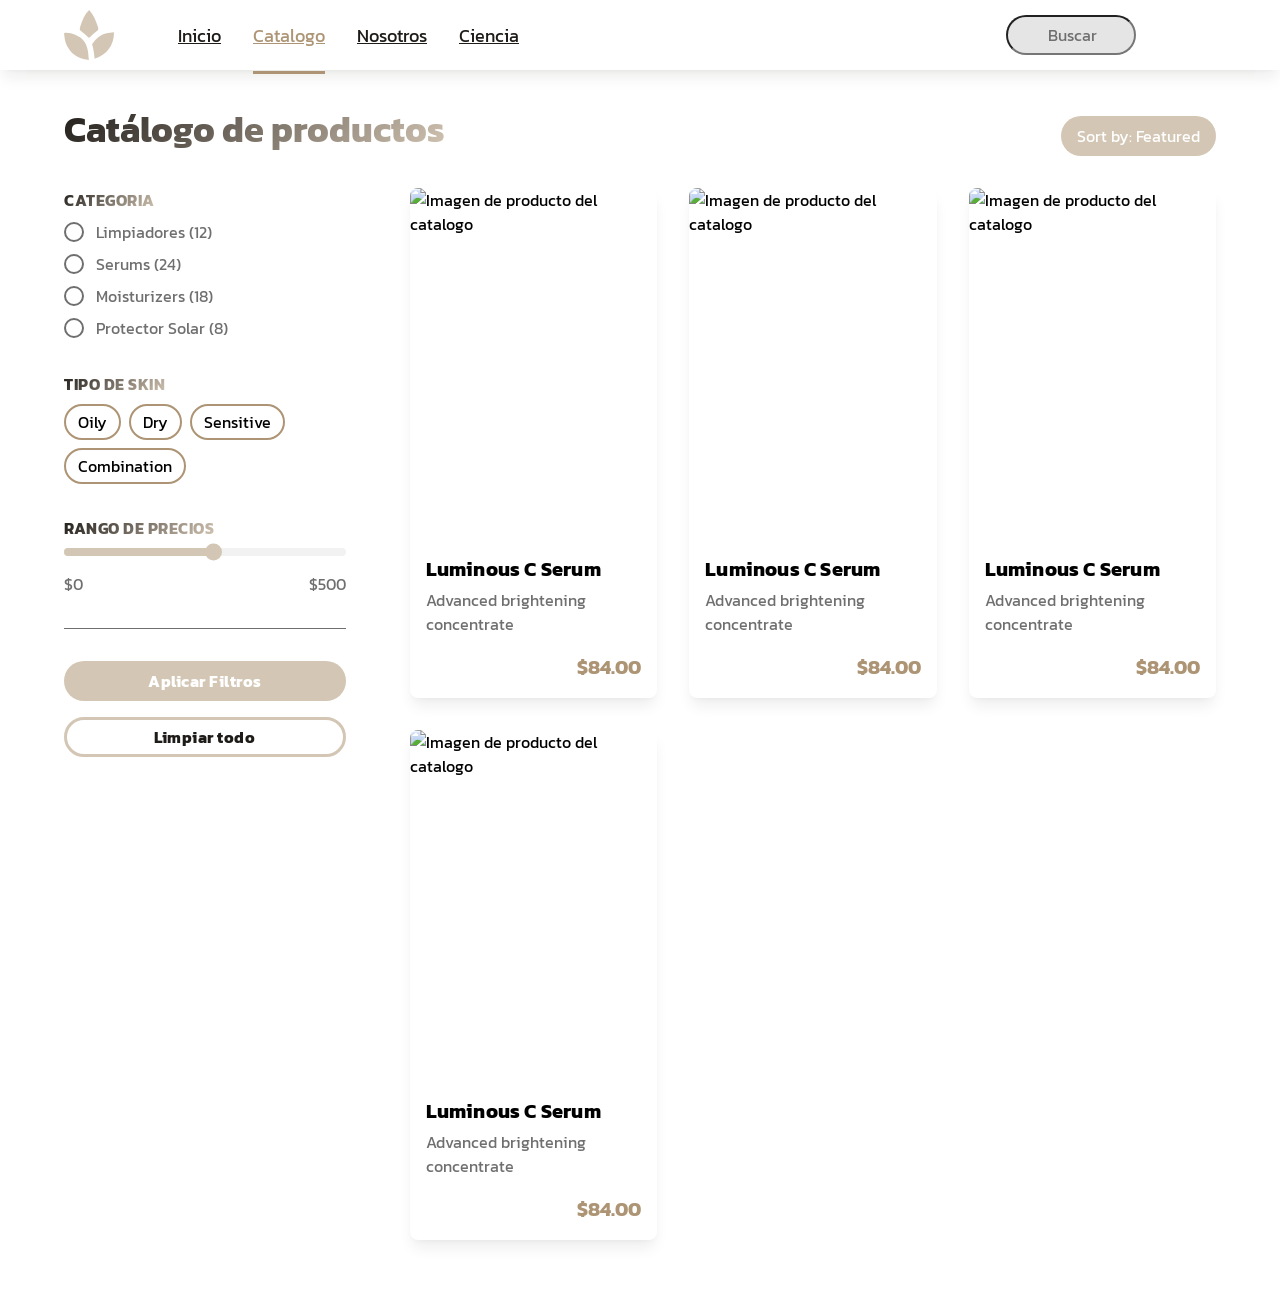
==== src/pages/catalogo.html @ f937f359 "Refactor HTML and CSS for improved navigation and layout - Corrected the charset attribute in index." ====
<!doctype html>
<html lang="es">
  <head>
    <meta charset="UTF-8" />
    <meta name="viewport" content="width=device-width, initial-scale=1.0" />
    <title>Catálogo de productos | Aurea Dream</title>
    <link
      rel="stylesheet"
      href="https://cdn.jsdelivr.net/npm/the-new-css-reset@1.11.3/css/reset.css"
    />
    <link rel="stylesheet" href="../css/index.css" />
    <link
      href="https://cdn.boxicons.com/3.0.8/fonts/basic/boxicons.min.css"
      rel="stylesheet"
    />
    <link
      href="https://cdn.boxicons.com/3.0.8/fonts/filled/boxicons-filled.min.css"
      rel="stylesheet"
    />
    <link
      href="https://cdn.boxicons.com/3.0.8/fonts/brands/boxicons-brands.min.css"
      rel="stylesheet"
    />
  </head>
  <body>
    <main class="content__allCatalogo-aureaDream">
      <header
        class="contentHeader-sectionHero-aureaDream header-innerPage"
      >
        <section class="bx-logo-and-navbar">
          <a
            href="../../index.html"
            class="bx-logoPage bx-logo-link"
            aria-label="Aurea Dream — Inicio"
          >
            <svg
              xmlns="http://www.w3.org/2000/svg"
              viewBox="0 0 92.03 91.59"
              fill="var(--ColorBrowm)"
              width="50"
              height="50"
            >
              <path
                d="M49.03,48.36c-.94.94-2.36,2.18-3.18,2.27s-2.04-1.23-2.83-2.01c-12.74-12.7-16.07-8.97-12.77-19.19,3.49-10.79,7.45-21.04,16.1-29.43,8,9.01,12.1,19.12,15.73,29.78,3.21,9.43-.78,6.27-13.05,18.58Z"
              />
              <g>
                <path
                  d="M35.39,55.3c9.19,11.68,8.91,21.41,10.33,36.29-13.25-1.66-25.94-6.53-33.96-16.56-4.99-6.24-9.07-13.16-10.15-20.94l-1.61-11.6c8.04-3.06,29.08,4.78,35.39,12.8Z"
                />
                <path
                  d="M56.41,89.48c-.98-9.15-2.01-17.38-4.63-26.64,6.5-10.23,16.89-19.49,29.48-20.78l10.75-1.11c.59,22.19-13.07,42.28-35.6,48.53Z"
                />
              </g>
            </svg>
          </a>

          <nav class="navbarPage-aureaDream">
            <a href="../../index.html" class="itemsNavbar">Inicio</a>
            <a href="./catalogo.html" class="itemsNavbar activeNavbar"
              >Catalogo</a
            >
            <a href="./nosotros.html" class="itemsNavbar">Nosotros</a>
            <a href="#" class="itemsNavbar">Ciencia</a>
          </nav>
        </section>

        <section class="bx-search-btnsPage-aureaDream">
          <div class="bx-iconSearch-aureaDream">
            <input type="text" id="search" placeholder="Buscar" />
            <div class="bx-iconSearch"><i class="bxs bx-search"></i></div>
          </div>

          <div class="bx-iconsHeader">
            <i class="bxf bx-heart"></i>
            <i class="bxf bx-shopping-bag"></i>
            <a
              href="./perfil.html"
              class="header-icon-link"
              aria-label="Mi cuenta"
            >
              <i class="bxf bx-user"></i>
            </a>
          </div>

          <nav class="navbarPage-aureaDream navbarPage-aureaDreamMobile">
            <a href="../../index.html" class="itemsNavbar">Inicio</a>
            <a href="./catalogo.html" class="itemsNavbar activeNavbar"
              >Catalogo</a
            >
            <a href="./nosotros.html" class="itemsNavbar">Nosotros</a>
            <a href="#" class="itemsNavbar">Ciencia</a>
          </nav>

          <i class="bxf bx-x"></i>
        </section>

        <div class="bx-iconMenuHamburguese">
          <i class="bxf bx-menu"></i>
        </div>
      </header>

      <header class="content-headerCatalgoo-aureaDream">
        <section class="introductionCatalogo-aureaDream">
          <h2 class="titleSecond txtGradient2">Catálogo de productos</h2>
        </section>

        <div class="bx-content-filterTypeProducts">
          <span class="txtTypeProducts">Sort by: Featured</span>
          <div class="bx-iconArrow"><i class="bxf bx-chevron-down"></i></div>
        </div>
      </header>

      <article class="content__allSectionProducts-andFilters">
        <aside class="content__asideFilterProducts-catalogo">
          <section class="contain-category">
            <label class="txtCategory txtGradient2">Categoria</label>
            <ul class="listCategory">
              <div class="bx-itemsListCategory">
                <input type="checkbox" id="checkCategory" />
                <li class="itemsList-category">Limpiadores (12)</li>
              </div>

              <div class="bx-itemsListCategory">
                <input type="checkbox" id="checkCategory" />
                <li class="itemsList-category">Serums (24)</li>
              </div>

              <div class="bx-itemsListCategory">
                <input type="checkbox" id="checkCategory" />
                <li class="itemsList-category">Moisturizers (18)</li>
              </div>

              <div class="bx-itemsListCategory">
                <input type="checkbox" id="checkCategory" />
                <li class="itemsList-category">Protector Solar (8)</li>
              </div>
            </ul>
          </section>

          <section class="contain-skinType">
            <label class="txtCategory txtGradient2">Tipo de skin</label>

            <ul class="listSkynType">
              <li class="itemsListType">Oily</li>
              <li class="itemsListType">Dry</li>
              <li class="itemsListType">Sensitive</li>
              <li class="itemsListType">Combination</li>
            </ul>
          </section>

          <section class="contain-priceRange">
            <label class="txtCategory txtGradient2">Rango de precios</label>

            <div class="contain-barPriceRange">
              <span class="barLine"></span>

              <div class="contain-range">
                <span class="numberRange">$0</span>
                <span class="numberRange">$500</span>
              </div>
            </div>
          </section>

          <span class="line"></span>

          <section class="contaion-btn-options">
            <div class="bx-btnOptions">
              <button class="applyFilters btnFilters">Aplicar Filtros</button>
            </div>

            <div class="bx-btnOptions clearAll">
              <button class="clarAll btnFilters">Limpiar todo</button>
            </div>
          </section>
        </aside>

        <section class="content__allProductsCatalogo">
          <a href="./producto-detalle.html" class="content-cardProduct-catalogo">
            <div class="bx-imageProduct-catalogo">
              <img
                src="../../public/images/antiedadFeatured.webp"
                alt="Imagen de producto del catalogo"
                class="imageProduct-catalogo"
              />
            </div>

            <section class="contain-infoProduct-catalogo">
              <div class="infoProduct-catalogo">
                <h3 class="titleProduct-catalogo">Luminous C Serum</h3>
                <p class="txt txtClamp">Advanced brightening concentrate</p>
              </div>

              <span class="priceProduct-catalogo">$84.00</span>
            </section>
          </a>

          <a href="./producto-detalle.html" class="content-cardProduct-catalogo">
            <div class="bx-imageProduct-catalogo">
              <img
                src="../../public/images/antiedadFeatured.webp"
                alt="Imagen de producto del catalogo"
                class="imageProduct-catalogo"
              />
            </div>

            <section class="contain-infoProduct-catalogo">
              <div class="infoProduct-catalogo">
                <h3 class="titleProduct-catalogo">Luminous C Serum</h3>
                <p class="txt txtClamp">Advanced brightening concentrate</p>
              </div>

              <span class="priceProduct-catalogo">$84.00</span>
            </section>
          </a>

          <a href="./producto-detalle.html" class="content-cardProduct-catalogo">
            <div class="bx-imageProduct-catalogo">
              <img
                src="../../public/images/antiedadFeatured.webp"
                alt="Imagen de producto del catalogo"
                class="imageProduct-catalogo"
              />
            </div>

            <section class="contain-infoProduct-catalogo">
              <div class="infoProduct-catalogo">
                <h3 class="titleProduct-catalogo">Luminous C Serum</h3>
                <p class="txt txtClamp">Advanced brightening concentrate</p>
              </div>

              <span class="priceProduct-catalogo">$84.00</span>
            </section>
          </a>

          <a href="./producto-detalle.html" class="content-cardProduct-catalogo">
            <div class="bx-imageProduct-catalogo">
              <img
                src="../../public/images/antiedadFeatured.webp"
                alt="Imagen de producto del catalogo"
                class="imageProduct-catalogo"
              />
            </div>

            <section class="contain-infoProduct-catalogo">
              <div class="infoProduct-catalogo">
                <h3 class="titleProduct-catalogo">Luminous C Serum</h3>
                <p class="txt txtClamp">Advanced brightening concentrate</p>
              </div>

              <span class="priceProduct-catalogo">$84.00</span>
            </section>
          </a>
        </section>
      </article>

      <footer class="content_allFooterSection-aureaDream"></footer>
    </main>

    <script type="module" src="../../src/js/main.js"></script>
    <script src="../../src/js/authSession.js" defer></script>
  </body>
</html>
---- src/css/index.css ----
@import url("https://fonts.googleapis.com/css2?family=Goldman:wght@400;700&family=Kanit:ital,wght@0,100;0,200;0,300;0,400;0,500;0,600;0,700;0,800;0,900;1,100;1,200;1,300;1,400;1,500;1,600;1,700;1,800;1,900&display=swap");
@import url(/src/css/hero.css);
@import url(/src/css/productFeatured.css);
@import url(/src/css/sellingProduct.css);
@import url(/src/css/routines.css);
@import url(/src/css/footer.css);
@import url(catalogo.css);
@import url(product-detail.css);
@import url(login.css);
@import url(nosotros.css);
@import url(perfil.css);

:root {
  /* ===== Colores ===== */
  --ColorBlack: #1e1b18;
  --ColorSoftBlack: #2e2b28;
  --ColorGray: #6f6f6f;
  --ColorSoftGray: #e5e5e5;
  --ColorSoftGrayLigther: #f2f2f2;
  --ColorWhite: #fefffe;
  --ColorGreen: #b3dec1;
  --ColorYellow: #fffd98;
  --ColorRed: #ff3e41;
  --ColorBrowm: #d4c6b4;
  --ColorSoftBrowm: #faebd8c5;
  --ColorBrowmBlack: #ad9474;

  /* Colores semánticos */
  --color-text: var(--ColorBlack);
  --color-text-muted: var(--ColorBrowm);
  --color-bg: var(--ColorWhite);
  --color-bg-alt: var(--ColorGreen);
  --color-accent: var(--ColorGreen);
  --color-error: var(--ColorRed);
  --color-warning: var(--ColorYellow);
  --gradient-1: linear-gradient(45deg, #f2e1cb, #fbbdb2);

  /* ===== Tipografía ===== */
  --ftKanit: "Kanit", sans-serif;
  --ftGoldman: "Goldman", sans-serif;

  --font-size-xs: 0.75rem; /* 12px */
  --font-size-sm: 0.875rem; /* 14px */
  --font-size-base: 1rem; /* 16px */
  --font-size-lg: 1.125rem; /* 18px */
  --font-size-xl: 1.25rem; /* 20px */
  --font-size-2xl: 1.5rem; /* 24px */
  --font-size-3xl: 1.875rem; /* 30px */
  --font-size-4xl: 2.25rem; /* 36px */
  --font-size-5xl: 3rem; /* 48px */
  --font-size-6xl: 4rem; /* 48px */
  --font-size-8xl: 6rem; /* 96px */

  --font-weight-light: 300;
  --font-weight-normal: 400;
  --font-weight-medium: 500;
  --font-weight-semibold: 600;
  --font-weight-bold: 700;

  --line-height-tight: 1.25;
  --line-height-normal: 1.5;
  --line-height-relaxed: 1.75;
  --line-height-loose: 2;

  --letter-spacing-tight: -0.025em;
  --letter-spacing-normal: 0;
  --letter-spacing-wide: 0.025em;

  /* ===== Espaciado ===== */
  --space-0: 0;
  --space-1: 0.25rem; /* 4px */
  --space-2: 0.5rem; /* 8px */
  --space-3: 0.75rem; /* 12px */
  --space-4: 1rem; /* 16px */
  --space-5: 1.25rem; /* 20px */
  --space-6: 1.5rem; /* 24px */
  --space-8: 2rem; /* 32px */
  --space-10: 2.5rem; /* 40px */
  --space-12: 3rem; /* 48px */
  --space-16: 4rem; /* 64px */
  --space-20: 5rem; /* 80px */
  --space-24: 6rem; /* 96px */

  /* ===== Layout ===== */
  --breakpoint-sm: 640px;
  --breakpoint-md: 768px;
  --breakpoint-lg: 1024px;
  --breakpoint-xl: 1280px;

  /* ===== Bordes ===== */

  --radius-none: 0;
  --radius-sm: 4px;
  --radius-md: 8px;
  --radius-lg: 12px;
  --radius-xl: 16px;
  --radius-2xl: 24px;
  --radius-full: 9999px;

  /* ===== Sombras ===== */
  --shadow-xs: 0 1px 2px rgba(30, 27, 24, 0.04);
  --shadow-sm:
    0 1px 3px rgba(30, 27, 24, 0.06), 0 1px 2px rgba(30, 27, 24, 0.04);
  --shadow-md:
    0 4px 6px -1px rgba(30, 27, 24, 0.07), 0 2px 4px -2px rgba(30, 27, 24, 0.05);
  --shadow-lg:
    0 10px 15px -3px rgba(30, 27, 24, 0.08),
    0 4px 6px -4px rgba(30, 27, 24, 0.05);
  --shadow-xl:
    0 20px 25px -5px rgba(30, 27, 24, 0.1),
    0 8px 10px -6px rgba(30, 27, 24, 0.05);

  /* ===== Transiciones ===== */
  --duration-75: 75ms;
  --duration-100: 100ms;
  --duration-150: 150ms;
  --duration-200: 200ms;
  --duration-300: 300ms;
  --duration-500: 500ms;

  --ease-linear: linear;
  --ease-in: cubic-bezier(0.4, 0, 1, 1);
  --ease-out: cubic-bezier(0, 0, 0.2, 1);
  --ease-in-out: cubic-bezier(0.4, 0, 0.2, 1);

  --transition-fast: var(--duration-150) var(--ease-out);
  --transition-base: var(--duration-200) var(--ease-out);
  --transition-slow: var(--duration-300) var(--ease-out);

  /* ===== Opacidad ===== */
  --opacity-disabled: 0.5;
  --opacity-hover: 0.85;
  --opacity-muted: 0.7;
}

* {
  margin: 0;
  padding: 0;
  box-sizing: border-box;
  font-family: var(--ftKanit);
}

html {
  scroll-behavior: smooth;
}

body {
  height: 100%;
  background-color: var(--color-bg);
}

.bx-logo-link {
  display: flex;
  align-items: center;
  text-decoration: none;
  color: inherit;
}

.contentHeader-sectionHero-aureaDream.header-innerPage {
  background-color: var(--color-bg);
  box-shadow: var(--shadow-lg);
}

.activeBgHeaderPage {
  background-color: var(--color-bg);
  box-shadow: var(--shadow-lg);
}

.txtGradient {
  background: linear-gradient(
    135deg,
    var(--ColorBrowmBlack),
    var(--ColorBrowm)
  );
  -webkit-background-clip: text;
  background-clip: text;
  color: transparent;
}

.txtGradient2 {
  background: linear-gradient(135deg, var(--ColorBlack), var(--ColorBrowm));
  -webkit-background-clip: text;
  background-clip: text;
  color: transparent;
}

.txtGradient3 {
  background: linear-gradient(
    135deg,
    var(--ColorBlack),
    hsl(30, 11%, 11%, 65%)
  );
  -webkit-background-clip: text;
  background-clip: text;
  color: transparent;
}

.txtClamp {
  display: -webkit-box;
  -webkit-box-orient: vertical;
  line-clamp: 1;
  -webkit-line-clamp: 2;
  overflow: hidden;
}

.titleSecond {
  font-size: var(--font-size-3xl);
}

.content__allJoinAureaCircle {
  width: 100%;
  height: 70vh;
  background-color: var(--ColorSoftBrowm);

  display: flex;
  flex-direction: column;
  justify-content: center;
  align-items: center;
  margin-top: var(--space-16);
  gap: var(--space-6);

  .bx-introductionInfo-joinAureaCircle {
    display: flex;
    flex-direction: column;
    gap: var(--space-4);
    text-align: center;

    .titleSecond {
      font-size: var(--font-size-4xl);
      font-family: var(--ftGoldman);
    }

    .txt {
      font-size: var(--font-size-xl);
    }
  }

  .contain-inputsJoinAureaCircle {
    display: flex;
    align-items: center;
    gap: var(--space-1);

    #inputJoinAureaDream {
      background-color: var(--color-bg);
      width: 390px;
      height: 45px;
      border-radius: 999px;
      text-indent: 1rem;
    }

    .bx-btnJoinAureaDream {
      width: 120px;
      height: 45px;
      background-color: var(--ColorBlack);
      border-radius: 999px;
      color: var(--color-bg);
      display: flex;
      align-items: center;
      justify-content: center;
      cursor: pointer;
      transition: var(--transition-base);

      .bx-inputsJoinAureaCircle {
        font-size: var(--font-size-sm);
        text-transform: uppercase;
        font-family: var(--ftKanit) !important;
        cursor: pointer;
      }

      &:hover {
        background-color: var(--ColorSoftBlack);
      }
    }
  }

  .txtSubscript {
    font-size: var(--font-size-xs);
    letter-spacing: 0.3px;
    color: var(--ColorGray);
  }
}

.bx-iconMenuHamburguese {
  display: none !important;
}

.bx-x {
  display: none !important;
}

.bx-iconMenuHamburguese.activeMenuBox {
  .bx-x {
    display: block;
  }

  .bx-menu {
    display: none;
  }
}

.navbarPage-aureaDream {
  display: flex;
  align-items: center;
  gap: var(--space-8);

  .itemsNavbar {
    position: relative;
    font-size: var(--font-size-lg);
    color: var(--ColorBlack);
    transition: var(--transition-slow);

    &::before {
      content: "";
      position: absolute;
      width: 0;
      height: 3px;
      background-color: var(--ColorBrowm);
      left: 0;
      bottom: -1.6rem;
      transition: var(--transition-slow);
      user-select: none;
      pointer-events: none;
    }

    &:hover {
      color: var(--ColorBrowm);

      &::before {
        width: 100%;
      }
    }
  }

  .activeNavbar {
    color: var(--ColorBrowmBlack) !important;

    &::before {
      width: 100%;
      background-color: var(--ColorBrowmBlack) !important ;
    }
  }
}

/*QUERY JOIN AUREA CIRCLE SECTION*/
@media (max-width: 768px) {
  .bx-x {
    display: block !important;
  }

  .bx-iconMenuHamburguese {
    display: block !important;
  }

  .content__allJoinAureaCircle {
    padding: 0 var(--space-6);

    .bx-introductionInfo-joinAureaCircle {
      .txt {
        font-size: var(--font-size-base);
        width: 45ch;
      }
    }

    .contain-inputsJoinAureaCircle {
      margin-top: 1.5rem;
    }
  }
}

@media (max-width: 376px) {
  .content__allJoinAureaCircle {
    padding: var(--space-8) var(--space-4);

    .bx-introductionInfo-joinAureaCircle {
      width: 100%;

      .txt {
        width: 100%;
      }
    }

    .contain-inputsJoinAureaCircle {
      width: 100%;
      flex-direction: column;
      gap: var(--space-4);

      #inputJoinAureaDream {
        width: 100%;
      }

      .bx-btnJoinAureaDream {
        width: 100%;
      }
    }

    .txtSubscript {
      text-align: center;
    }
  }
}
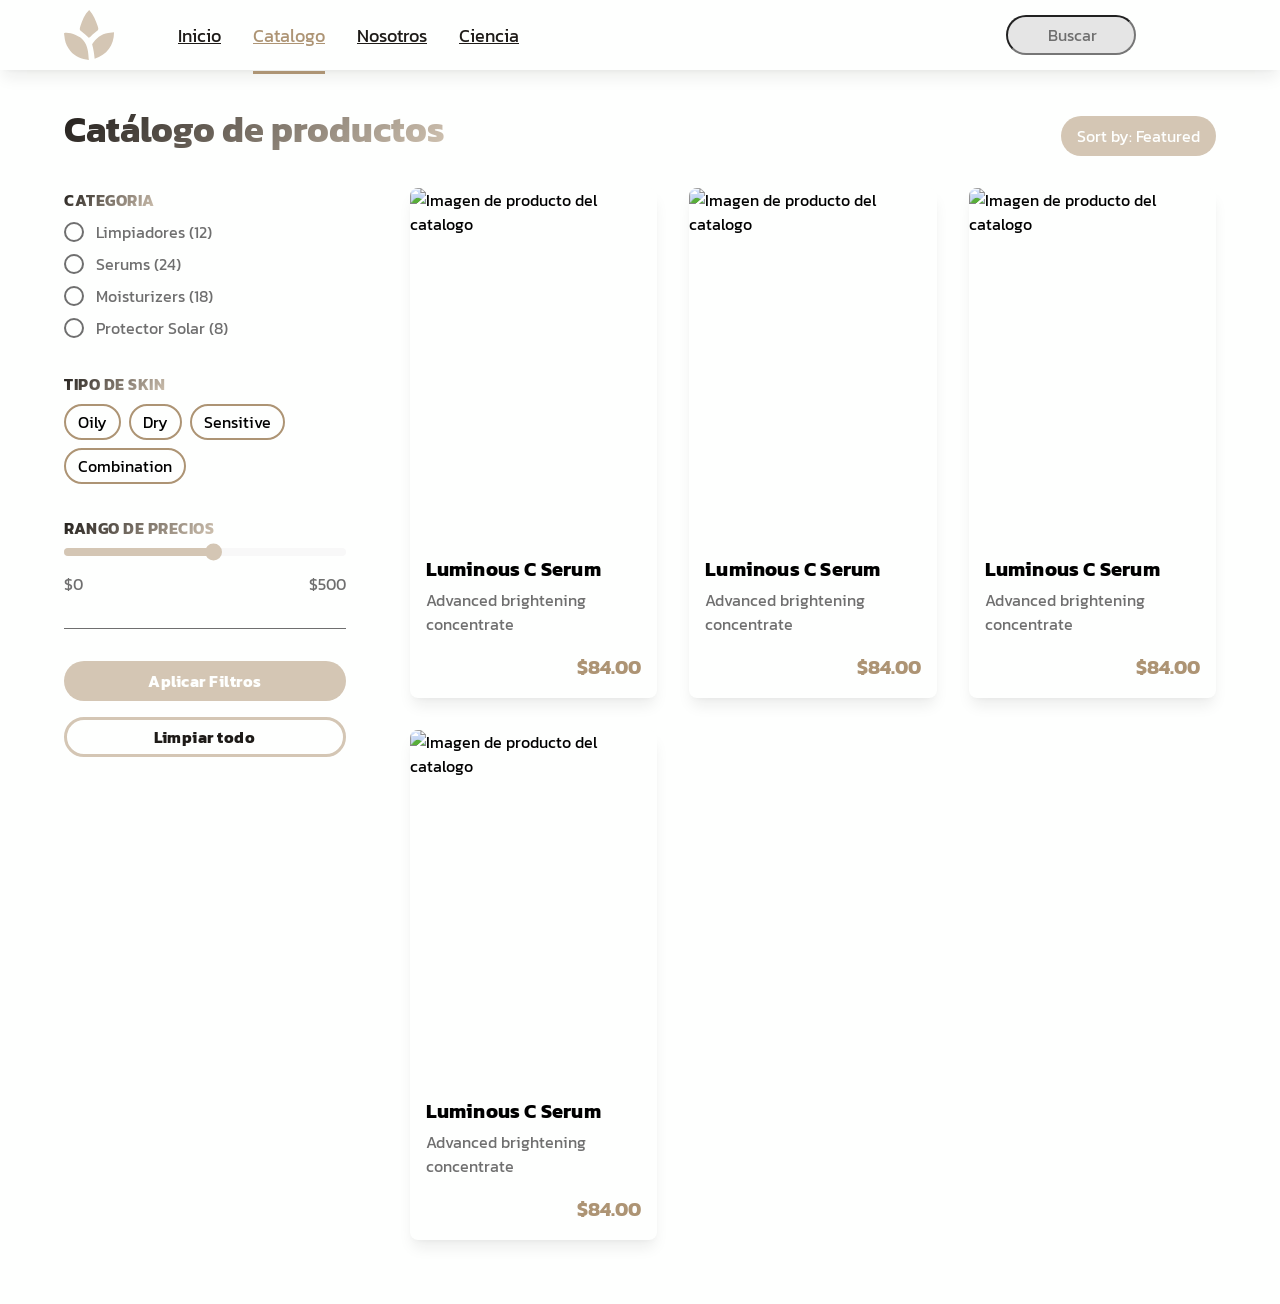
==== commit 66a267cb: "Update styles and structure in CSS and HTML files - Adjusted the color value for --ColorSoftGrayLigt" ====
--- a/src/pages/catalogo.html
+++ b/src/pages/catalogo.html
@@ -24,9 +24,7 @@
   </head>
   <body>
     <main class="content__allCatalogo-aureaDream">
-      <header
-        class="contentHeader-sectionHero-aureaDream header-innerPage"
-      >
+      <header class="contentHeader-sectionHero-aureaDream header-innerPage">
         <section class="bx-logo-and-navbar">
           <a
             href="../../index.html"
@@ -175,64 +173,76 @@
         </aside>
 
         <section class="content__allProductsCatalogo">
-          <a href="./producto-detalle.html" class="content-cardProduct-catalogo">
-            <div class="bx-imageProduct-catalogo">
-              <img
-                src="../../public/images/antiedadFeatured.webp"
-                alt="Imagen de producto del catalogo"
-                class="imageProduct-catalogo"
-              />
-            </div>
-
-            <section class="contain-infoProduct-catalogo">
-              <div class="infoProduct-catalogo">
-                <h3 class="titleProduct-catalogo">Luminous C Serum</h3>
-                <p class="txt txtClamp">Advanced brightening concentrate</p>
-              </div>
-
-              <span class="priceProduct-catalogo">$84.00</span>
-            </section>
-          </a>
-
-          <a href="./producto-detalle.html" class="content-cardProduct-catalogo">
-            <div class="bx-imageProduct-catalogo">
-              <img
-                src="../../public/images/antiedadFeatured.webp"
-                alt="Imagen de producto del catalogo"
-                class="imageProduct-catalogo"
-              />
-            </div>
-
-            <section class="contain-infoProduct-catalogo">
-              <div class="infoProduct-catalogo">
-                <h3 class="titleProduct-catalogo">Luminous C Serum</h3>
-                <p class="txt txtClamp">Advanced brightening concentrate</p>
-              </div>
-
-              <span class="priceProduct-catalogo">$84.00</span>
-            </section>
-          </a>
-
-          <a href="./producto-detalle.html" class="content-cardProduct-catalogo">
-            <div class="bx-imageProduct-catalogo">
-              <img
-                src="../../public/images/antiedadFeatured.webp"
-                alt="Imagen de producto del catalogo"
-                class="imageProduct-catalogo"
-              />
-            </div>
-
-            <section class="contain-infoProduct-catalogo">
-              <div class="infoProduct-catalogo">
-                <h3 class="titleProduct-catalogo">Luminous C Serum</h3>
-                <p class="txt txtClamp">Advanced brightening concentrate</p>
-              </div>
-
-              <span class="priceProduct-catalogo">$84.00</span>
-            </section>
-          </a>
-
-          <a href="./producto-detalle.html" class="content-cardProduct-catalogo">
+          <a
+            href="./producto-detalle.html"
+            class="content-cardProduct-catalogo"
+          >
+            <div class="bx-imageProduct-catalogo">
+              <img
+                src="../../public/images/antiedadFeatured.webp"
+                alt="Imagen de producto del catalogo"
+                class="imageProduct-catalogo"
+              />
+            </div>
+
+            <section class="contain-infoProduct-catalogo">
+              <div class="infoProduct-catalogo">
+                <h3 class="titleProduct-catalogo">Luminous C Serum</h3>
+                <p class="txt txtClamp">Advanced brightening concentrate</p>
+              </div>
+
+              <span class="priceProduct-catalogo">$84.00</span>
+            </section>
+          </a>
+
+          <a
+            href="./producto-detalle.html"
+            class="content-cardProduct-catalogo"
+          >
+            <div class="bx-imageProduct-catalogo">
+              <img
+                src="../../public/images/antiedadFeatured.webp"
+                alt="Imagen de producto del catalogo"
+                class="imageProduct-catalogo"
+              />
+            </div>
+
+            <section class="contain-infoProduct-catalogo">
+              <div class="infoProduct-catalogo">
+                <h3 class="titleProduct-catalogo">Luminous C Serum</h3>
+                <p class="txt txtClamp">Advanced brightening concentrate</p>
+              </div>
+
+              <span class="priceProduct-catalogo">$84.00</span>
+            </section>
+          </a>
+
+          <a
+            href="./producto-detalle.html"
+            class="content-cardProduct-catalogo"
+          >
+            <div class="bx-imageProduct-catalogo">
+              <img
+                src="../../public/images/antiedadFeatured.webp"
+                alt="Imagen de producto del catalogo"
+                class="imageProduct-catalogo"
+              />
+            </div>
+
+            <section class="contain-infoProduct-catalogo">
+              <div class="infoProduct-catalogo">
+                <h3 class="titleProduct-catalogo">Luminous C Serum</h3>
+                <p class="txt txtClamp">Advanced brightening concentrate</p>
+              </div>
+
+              <span class="priceProduct-catalogo">$84.00</span>
+            </section>
+          </a>
+
+          <a
+            href="./producto-detalle.html"
+            class="content-cardProduct-catalogo"
+          >
             <div class="bx-imageProduct-catalogo">
               <img
                 src="../../public/images/antiedadFeatured.webp"
--- a/src/css/index.css
+++ b/src/css/index.css
@@ -16,7 +16,7 @@
   --ColorSoftBlack: #2e2b28;
   --ColorGray: #6f6f6f;
   --ColorSoftGray: #e5e5e5;
-  --ColorSoftGrayLigther: #f2f2f2;
+  --ColorSoftGrayLigther: #f8f8f8;
   --ColorWhite: #fefffe;
   --ColorGreen: #b3dec1;
   --ColorYellow: #fffd98;
